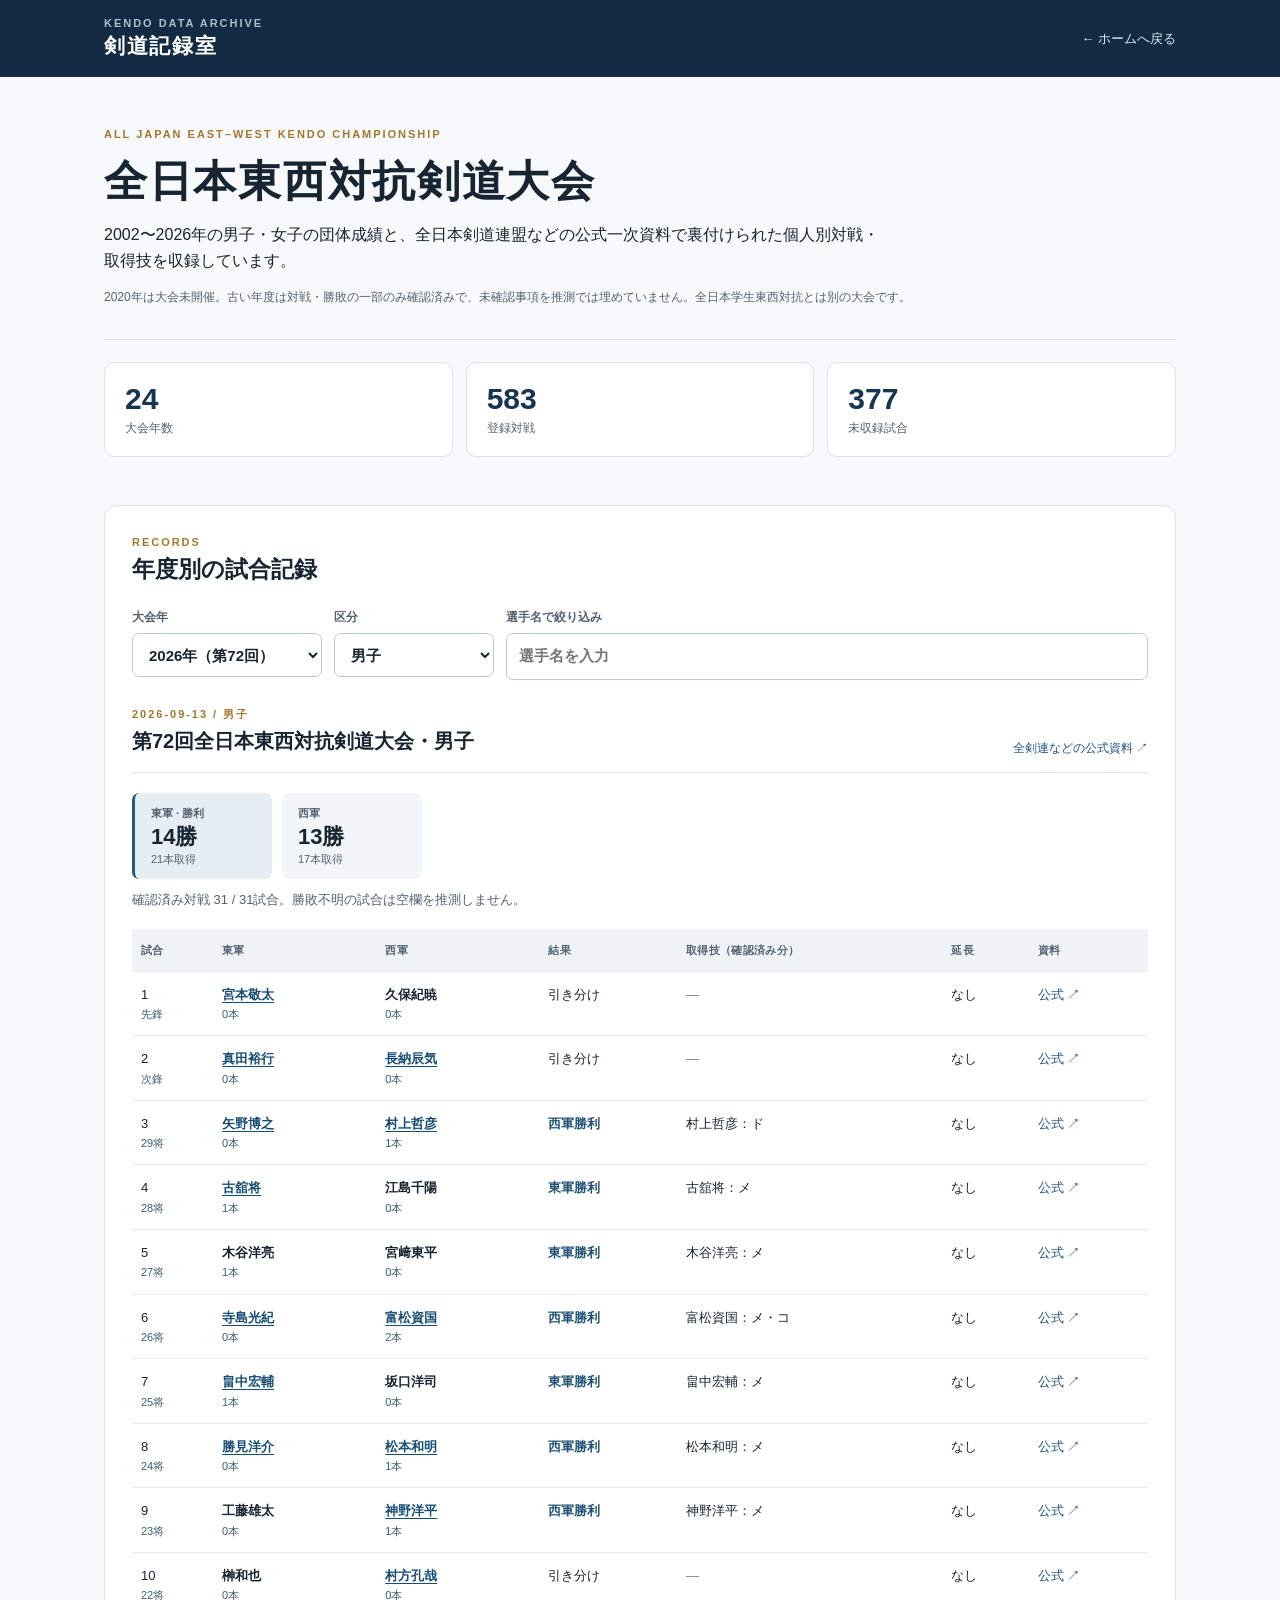
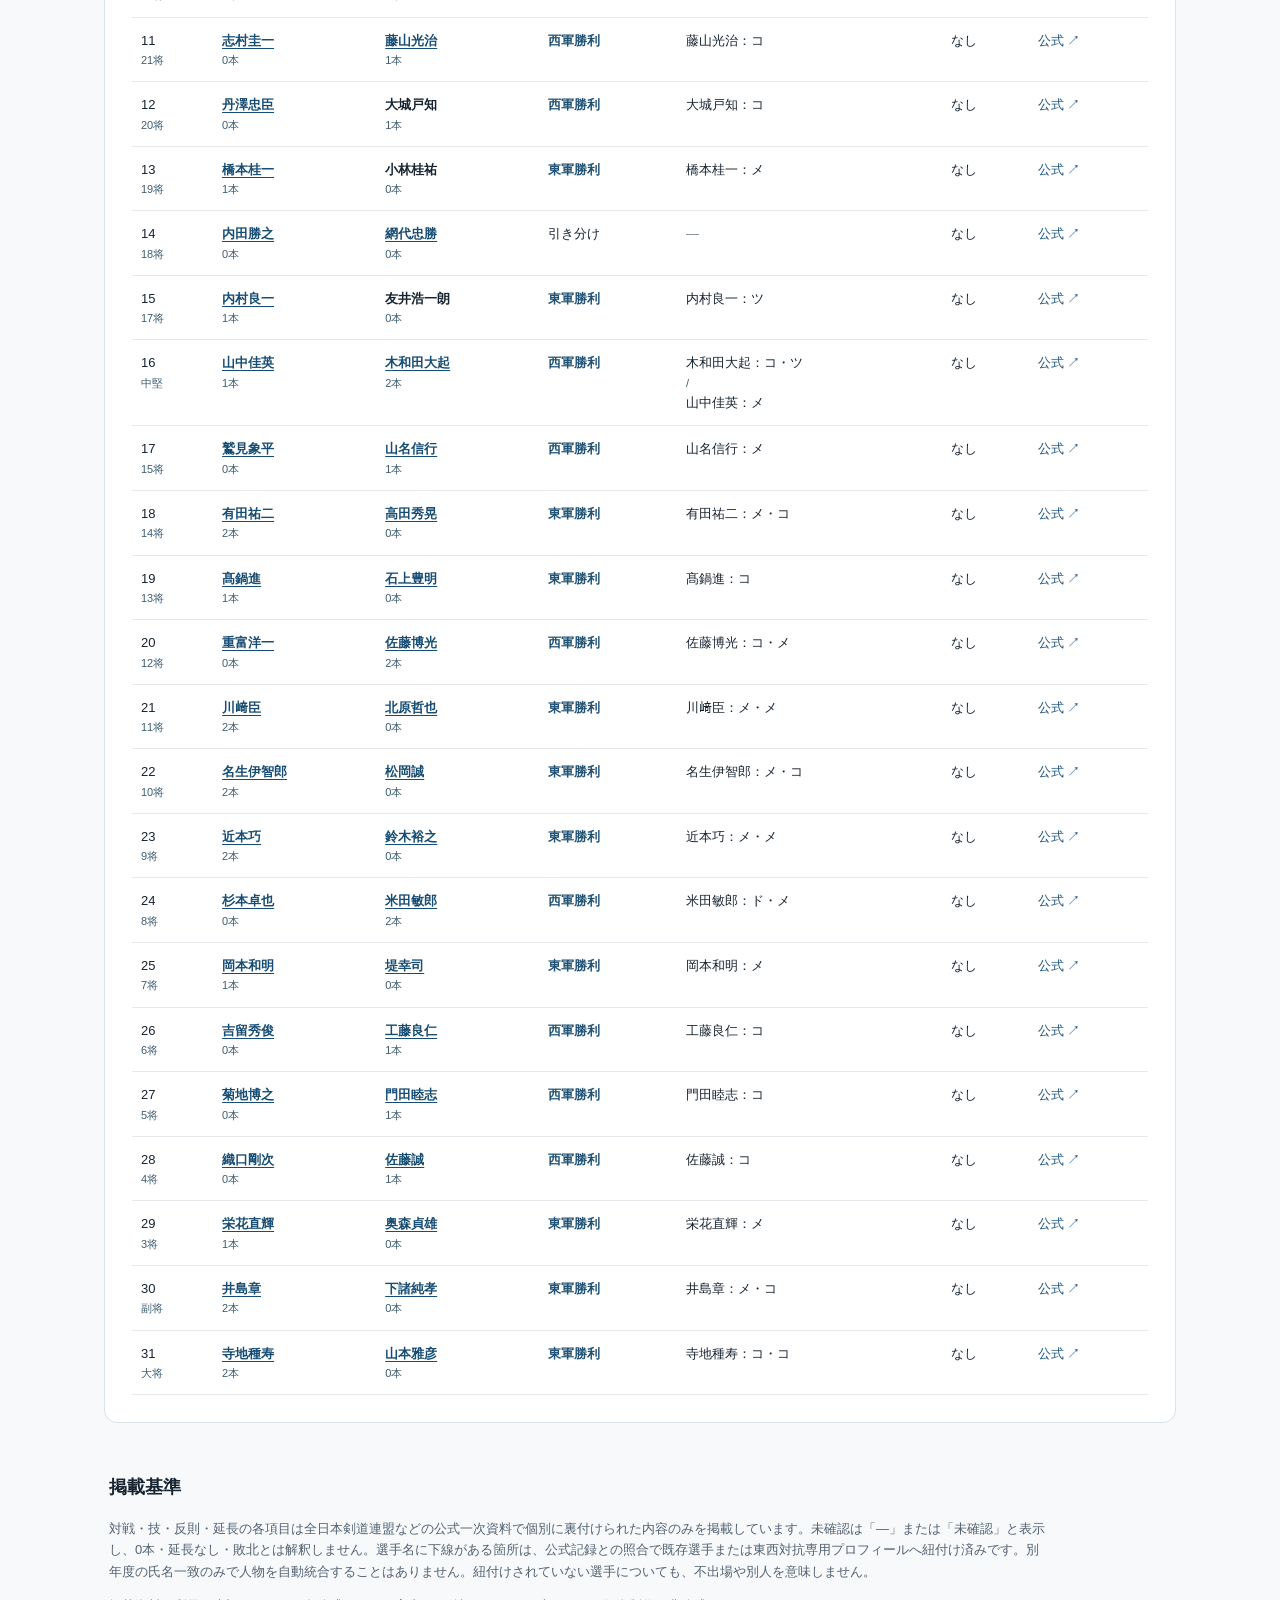
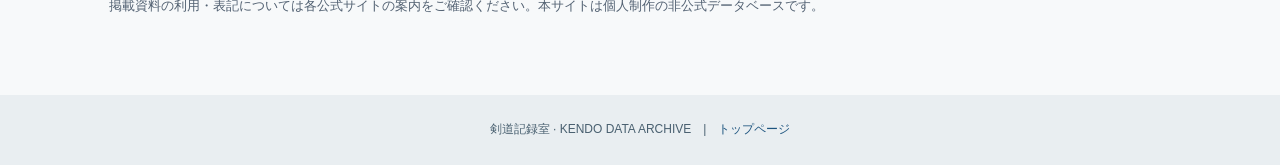
==== tozai.html @ 5a7cf294 "Round 276: link 12 AJKF-verified Tozai identities to existing profiles" ====
<!doctype html>
<html lang="ja">
<head>
  <meta charset="utf-8">
  <meta name="viewport" content="width=device-width, initial-scale=1">
  <meta name="color-scheme" content="light">
  <meta name="description" content="全日本東西対抗剣道大会の2002〜2026年、男女の年度別成績、公式一次資料で確認できた対戦・有効打突・表彰記録。">
  <title>全日本東西対抗剣道大会の記録｜剣道記録室</title>
  <link rel="stylesheet" href="assets/tozai-public.css">
</head>
<body>
<header class="site-header">
  <div class="header-content">
    <a class="brand" href="index.html"><span class="brand-en">KENDO DATA ARCHIVE</span><strong>剣道記録室</strong></a>
    <a class="home-link" href="index.html">← ホームへ戻る</a>
  </div>
</header>
<main class="page-shell">
  <section class="hero" aria-labelledby="page-title">
    <p class="eyebrow">ALL JAPAN EAST–WEST KENDO CHAMPIONSHIP</p>
    <h1 id="page-title">全日本東西対抗<br class="mobile-only">剣道大会</h1>
    <p class="intro">2002〜2026年の男子・女子の団体成績と、全日本剣道連盟などの公式一次資料で裏付けられた個人別対戦・取得技を収録しています。</p>
    <p class="source-note">2020年は大会未開催。古い年度は対戦・勝敗の一部のみ確認済みで、未確認事項を推測では埋めていません。全日本学生東西対抗とは別の大会です。</p>
  </section>
  <section class="stat-strip" aria-label="収録状況">
    <div><span class="stat-num" id="totalYears">24</span><span class="stat-label">大会年数</span></div>
    <div><span class="stat-num" id="totalBouts">583</span><span class="stat-label">登録対戦</span></div>
    <div><span class="stat-num" id="unconfirmedBouts">377</span><span class="stat-label">未収録試合</span></div>
  </section>
  <section class="body-section" aria-labelledby="records-title">
    <div class="section-heading"><div><p class="eyebrow">RECORDS</p><h2 id="records-title">年度別の試合記録</h2></div></div>
    <div class="controls">
      <label>大会年<select id="yearSelect" aria-label="大会年"></select></label>
      <label>区分<select id="genderSelect" aria-label="男子・女子"><option value="男子">男子</option><option value="女子">女子</option></select></label>
      <label class="name-search">選手名で絞り込み<input type="search" id="nameSearch" placeholder="選手名を入力" autocomplete="off"></label>
    </div>
    <div class="event-title"><div><p class="eyebrow" id="yearCaption"></p><h3 id="eventTitle"></h3></div><a id="primarySource" target="_blank" rel="noopener noreferrer">全剣連などの公式資料 ↗</a></div>
    <div class="scoreboard" id="scoreboard" aria-label="東軍・西軍の総合勝敗"></div>
    <p class="coverage" id="coverage" role="status" aria-live="polite"></p>
    <div class="table-scroll"><table><thead><tr><th>試合</th><th>東軍</th><th>西軍</th><th>結果</th><th>取得技（確認済み分）</th><th>延長</th><th>資料</th></tr></thead><tbody id="matchRows"></tbody></table></div>
    <p class="empty" id="emptyMatches" hidden>条件に一致する対戦はありません。</p>
    <div id="partialBox" class="partial-box" hidden></div>
  </section>
  <section class="body-section" id="awardsSection" aria-labelledby="awards-title" hidden>
    <div class="section-heading"><div><p class="eyebrow">AWARDS · 2002–2011</p><h2 id="awards-title">公式表彰記録</h2></div></div>
    <p class="explain">表彰は勝敗を示すものではありません。優秀試合賞で対戦者が判明していても、勝者・本数・技は別の公式根拠がない限り未確認として扱っています。</p>
    <div class="awards-grid"><div><h3>優秀試合賞</h3><div id="awardPairs"></div></div><div><h3>優秀選手賞</h3><div id="awardPlayers"></div></div></div>
    <p><a id="awardsSource" target="_blank" rel="noopener noreferrer">全剣連公式歴代表 ↗</a></p>
  </section>
  <section class="method-section"><h2>掲載基準</h2>
    <p>対戦・技・反則・延長の各項目は全日本剣道連盟などの公式一次資料で個別に裏付けられた内容のみを掲載しています。未確認は「―」または「未確認」と表示し、0本・延長なし・敗北とは解釈しません。選手名に下線がある箇所は、公式記録との照合で既存選手または東西対抗専用プロフィールへ紐付け済みです。別年度の氏名一致のみで人物を自動統合することはありません。紐付けされていない選手についても、不出場や別人を意味しません。</p>
    <p>掲載資料の利用・表記については各公式サイトの案内をご確認ください。本サイトは個人制作の非公式データベースです。</p>
  </section>
</main>
<footer class="footer">剣道記録室 · KENDO DATA ARCHIVE　|　<a href="index.html">トップページ</a></footer>
<script src="assets/tozai-public-data.js"></script>
<script src="assets/tozai-profile-links.js"></script>
<script src="assets/tozai-new-players.js"></script>
<script src="assets/tozai-multi-profiles-256.js"></script>
<script src="assets/tozai-identity-256.js"></script>
<script src="assets/tozai-multi-profiles-257.js"></script>
<script src="assets/tozai-identity-257.js"></script>
<script src="assets/tozai-multi-profiles-258.js"></script>
<script src="assets/tozai-identity-258.js"></script>
<script src="assets/tozai-multi-profiles-259.js"></script>
<script src="assets/tozai-identity-259.js"></script>
<script src="assets/tozai-identity-260.js"></script>
<script src="assets/tozai-identity-261.js"></script>
<script src="assets/tozai-multi-profiles-262.js"></script>
<script src="assets/tozai-identity-262.js"></script>
<script src="assets/tozai-multi-profiles-263.js"></script>
<script src="assets/tozai-identity-263.js"></script>
<script src="assets/tozai-multi-profiles-264.js"></script>
<script src="assets/tozai-identity-264.js"></script>
<script src="assets/tozai-identity-265.js"></script>
<script src="assets/tozai-multi-profiles-266.js"></script>
<script src="assets/tozai-identity-266.js"></script>
<script src="assets/tozai-multi-profiles-267.js"></script>
<script src="assets/tozai-identity-267.js"></script>
<script src="assets/tozai-multi-profiles-268.js"></script>
<script src="assets/tozai-identity-268.js"></script>
<script src="assets/tozai-multi-profiles-269.js"></script>
<script src="assets/tozai-identity-269.js"></script>
<script src="assets/tozai-multi-profiles-270.js"></script>
<script src="assets/tozai-identity-270.js"></script>
<script src="assets/tozai-multi-profiles-271.js"></script>
<script src="assets/tozai-identity-271.js"></script>
<script src="assets/tozai-multi-profiles-272.js"></script>
<script src="assets/tozai-identity-272.js"></script>
<script src="assets/tozai-multi-profiles-273.js"></script>
<script src="assets/tozai-identity-273.js"></script>
<script src="assets/tozai-multi-profiles-274.js"></script>
<script src="assets/tozai-identity-274.js"></script>
<script src="assets/tozai-multi-profiles-275.js"></script>
<script src="assets/tozai-identity-275.js"></script>
<script src="assets/tozai-identity-276.js"></script>
<script src="assets/tozai-public.js"></script>
</body>
</html>
---- assets/tozai-public.css ----
:root{--ink:#172431;--muted:#526172;--navy:#173451;--blue:#285a7c;--line:#dbe2e8;--pale:#f3f6f8;--white:#fff;--gold:#a4772f}
*{box-sizing:border-box}html{scroll-behavior:smooth}body{margin:0;background:#f7f9fa;color:var(--ink);font:15px/1.65 -apple-system,BlinkMacSystemFont,"Hiragino Kaku Gothic ProN","Noto Sans JP","Yu Gothic",sans-serif}a{color:#1d547f;text-decoration:none}a:hover{text-decoration:underline}.site-header{background:#122b42;color:#fff}.header-content{max-width:1120px;margin:auto;display:flex;align-items:center;justify-content:space-between;padding:16px 24px}.brand{display:flex;flex-direction:column;line-height:1.4;color:#fff}.brand strong{font-size:21px;letter-spacing:.08em}.brand-en,.eyebrow{font-size:11px;letter-spacing:.18em;font-weight:750}.brand-en{color:#aebecb}.home-link{color:#e0edf5;font-size:13px}.page-shell{max-width:1120px;padding:0 24px 48px;margin:auto}.hero{padding:48px 0 31px;border-bottom:1px solid var(--line)}.hero .eyebrow{color:var(--gold);margin:0 0 9px}.hero h1{font-size:clamp(29px,5vw,43px);line-height:1.35;letter-spacing:.04em;margin:0 0 12px}.intro{max-width:780px;font-size:16px;margin:0 0 13px}.source-note{font-size:12px;color:var(--muted);max-width:820px;margin:0}.stat-strip{display:grid;grid-template-columns:repeat(3,1fr);margin:22px 0 48px;gap:13px}.stat-strip>div{background:#fff;border:1px solid var(--line);padding:18px 20px;border-radius:10px;display:flex;flex-direction:column;gap:2px}.stat-num{font-size:30px;line-height:1.2;font-weight:750;color:var(--navy);font-variant-numeric:tabular-nums}.stat-label{font-size:12px;color:var(--muted)}.body-section{background:#fff;border:1px solid var(--line);border-radius:13px;padding:27px;margin:0 0 23px}.section-heading{display:flex;justify-content:space-between;align-items:flex-end;margin:0 0 22px}.eyebrow{color:var(--gold);margin:0 0 2px}.body-section h2{font-size:23px;margin:0;line-height:1.4}.controls{display:grid;grid-template-columns:190px 160px minmax(180px,1fr);gap:12px;margin-bottom:25px}.controls label{display:flex;flex-direction:column;gap:6px;font-size:12px;color:var(--muted);font-weight:650}.controls select,.controls input{width:100%;font:inherit;font-size:15px;color:var(--ink);padding:10px 12px;background:#fff;border:1px solid #bac8d4;border-radius:7px;min-height:44px}.controls input:focus,.controls select:focus{outline:2px solid #3b709e;outline-offset:1px}.event-title{display:flex;align-items:flex-end;justify-content:space-between;gap:16px;border-bottom:1px solid var(--line);padding-bottom:14px}.event-title h3{font-size:20px;margin:0}.event-title a{font-size:12px;white-space:nowrap}.scoreboard{display:flex;gap:10px;flex-wrap:wrap;margin:20px 0 10px}.scorebox{background:var(--pale);padding:11px 16px;border-radius:7px;min-width:140px}.scorebox .side{font-size:11px;color:var(--muted);font-weight:700}.scorebox .score{font-size:22px;font-weight:750;line-height:1.25}.scorebox.won{background:#e6eef3;border-left:3px solid var(--blue)}.score-foot{align-self:center;color:var(--muted);font-size:12px}.coverage{color:var(--muted);margin:10px 0 18px;font-size:13px}.table-scroll{overflow-x:auto}table{border-collapse:collapse;width:100%;min-width:795px;font-size:13px}th{background:#eff3f6;color:var(--muted);white-space:nowrap;text-align:left;font-size:11px;letter-spacing:.03em}th,td{padding:12px 9px;border-bottom:1px solid #e6eaee;vertical-align:top}tbody tr:hover{background:#f8fafc}td strong{font-weight:700}.small{color:var(--muted);font-size:11px}.winner{font-weight:700;color:#235475}.unknown{color:#7a858d}.skill{display:block;font-size:11px;color:#3c5d72}.verified-link{white-space:nowrap}.empty{margin-top:18px;padding:12px;background:var(--pale)}.partial-box{background:#f5f7f9;margin-top:18px;padding:16px 20px;border-left:3px solid var(--gold);font-size:13px}.partial-box h4{margin:0 0 4px}.partial-box p{margin:0 0 7px}.awards-grid{display:grid;grid-template-columns:1fr 1fr;gap:16px}.awards-grid>div{border:1px solid var(--line);border-radius:8px;padding:15px}.awards-grid h3{font-size:16px;margin:0 0 12px}.award-item{padding:10px 3px;border-bottom:1px solid var(--line)}.award-item:last-child{border-bottom:none}.award-label{font-size:11px;color:var(--muted)}.explain{font-size:13px;color:var(--muted);margin:0 0 20px}.method-section{padding:12px 5px 18px;max-width:950px}.method-section h2{font-size:18px}.method-section p{font-size:13px;color:var(--muted)}.footer{padding:25px;text-align:center;background:#e9eef1;color:#496070;font-size:12px}.mobile-only{display:none}
@media(max-width:650px){.header-content{padding:13px 17px}.home-link{font-size:11px}.page-shell{padding:0 13px 35px}.hero{padding:33px 4px 26px}.mobile-only{display:block}.stat-strip{gap:7px;margin:16px 0 30px}.stat-strip>div{padding:13px 10px}.stat-num{font-size:25px}.body-section{padding:18px 13px}.controls{grid-template-columns:1fr 1fr;gap:10px}.controls .name-search{grid-column:1 / -1}.event-title{align-items:flex-start;flex-direction:column;gap:7px}.event-title a{white-space:normal}.scorebox{flex:1;min-width:110px}.awards-grid{grid-template-columns:1fr}.section-heading h2{font-size:20px}}

.player-link{font-weight:750;color:#174d73;text-decoration:underline;text-underline-offset:3px}.player-link:hover{color:#0d3650}.linked-target{background:#ecf5fc!important;outline:2px solid #b6d4e9;outline-offset:-2px}
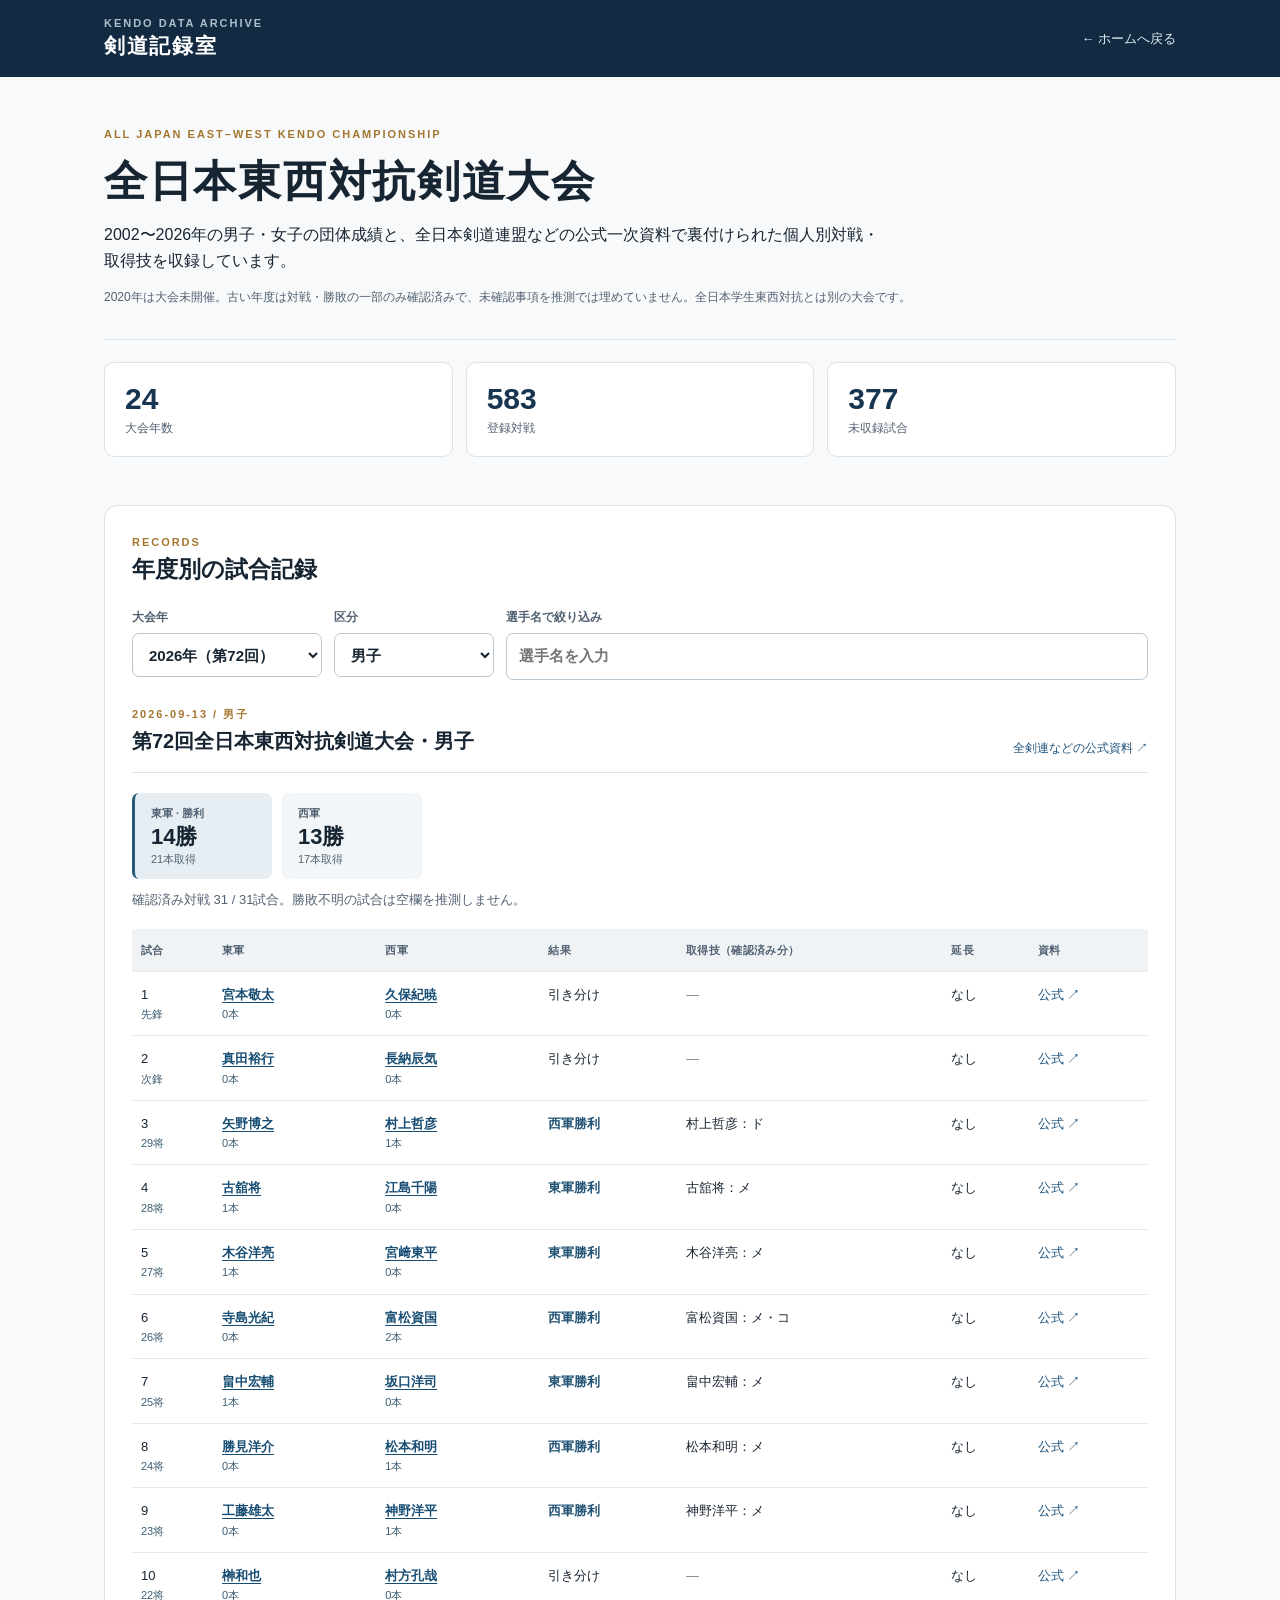
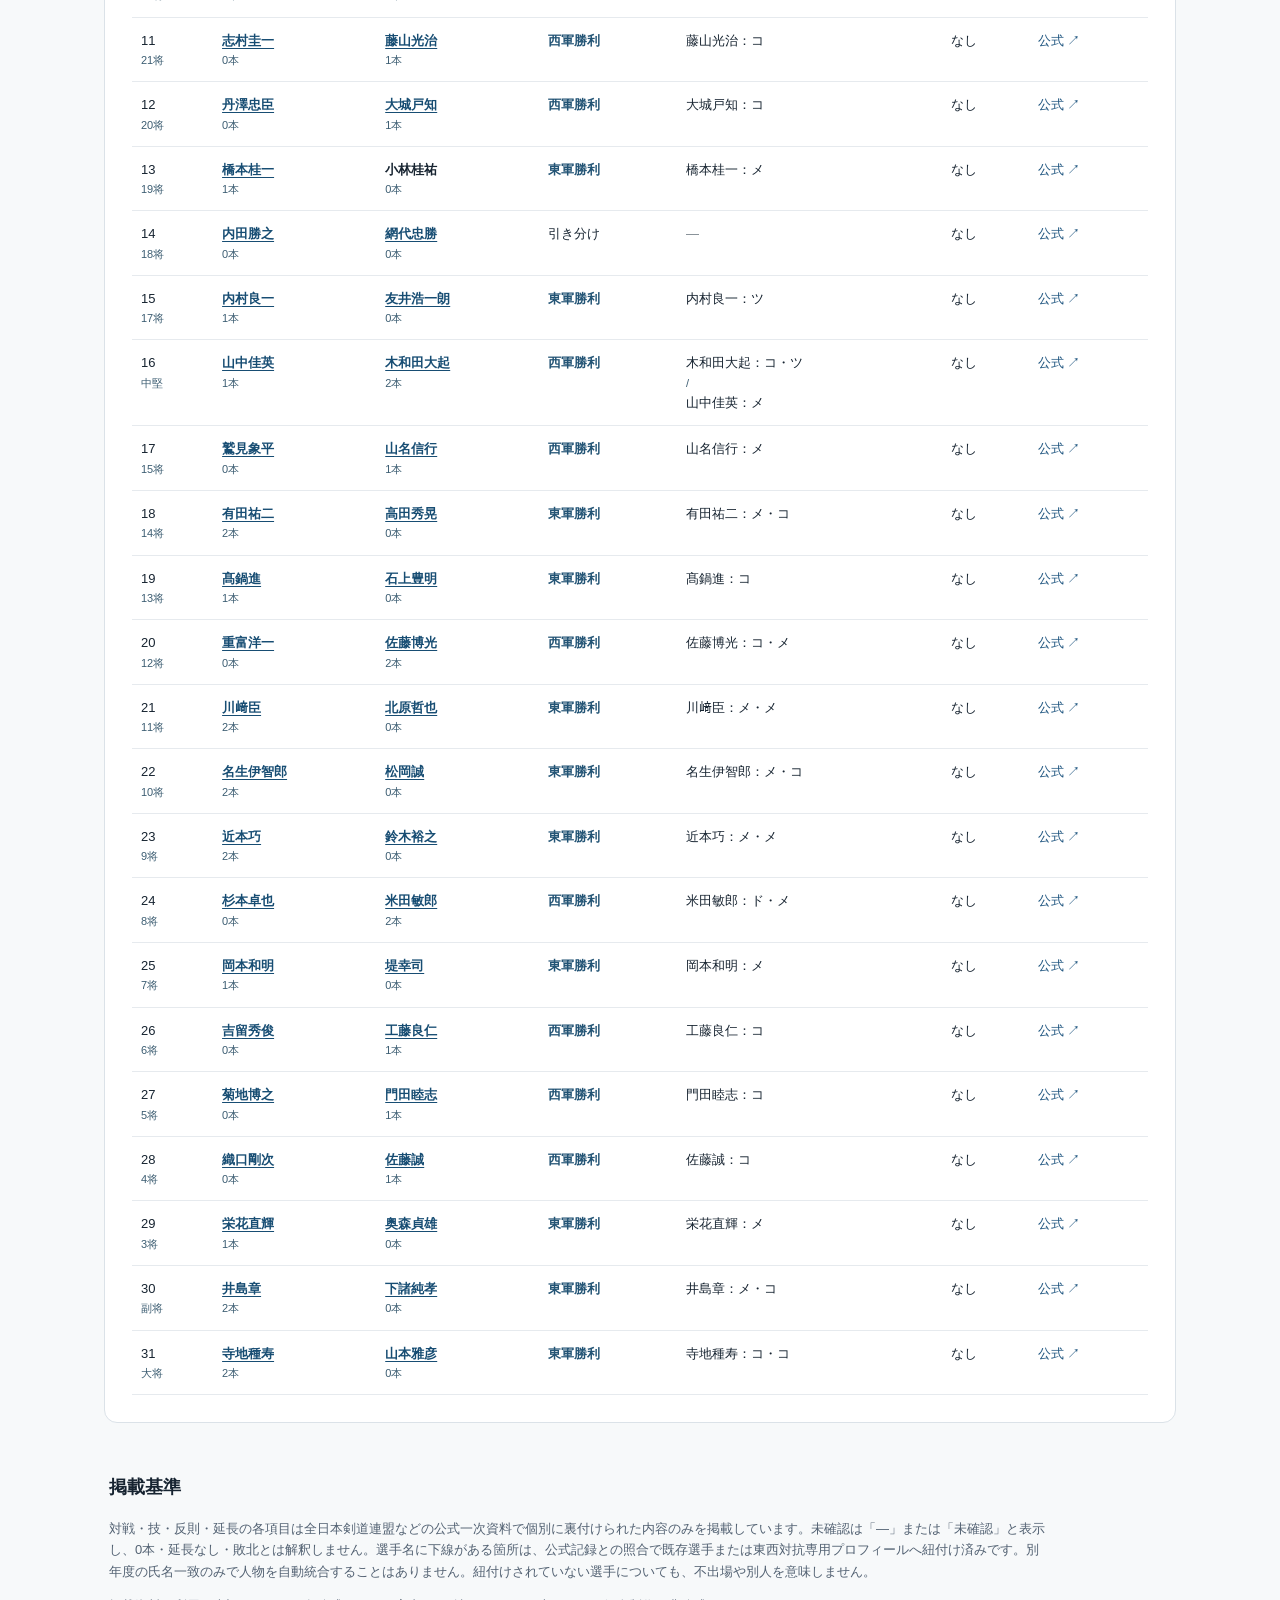
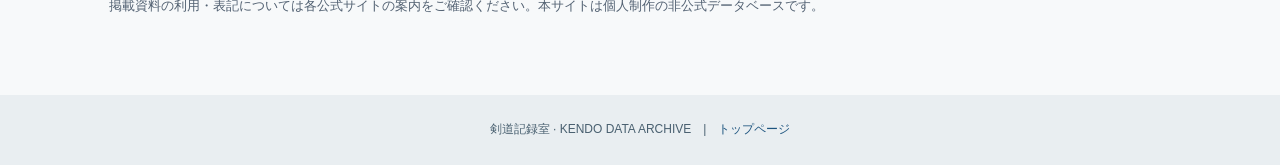
==== commit 34939f9d: "Round 279: link 14 officially corroborated Tozai appearances, preserving unresolved cases" ====
--- a/tozai.html
+++ b/tozai.html
@@ -94,6 +94,9 @@
 <script src="assets/tozai-multi-profiles-275.js"></script>
 <script src="assets/tozai-identity-275.js"></script>
 <script src="assets/tozai-identity-276.js"></script>
+<script src="assets/tozai-identity-277.js"></script>
+<script src="assets/tozai-identity-278.js"></script>
+<script src="assets/tozai-identity-279.js"></script>
 <script src="assets/tozai-public.js"></script>
 </body>
 </html>
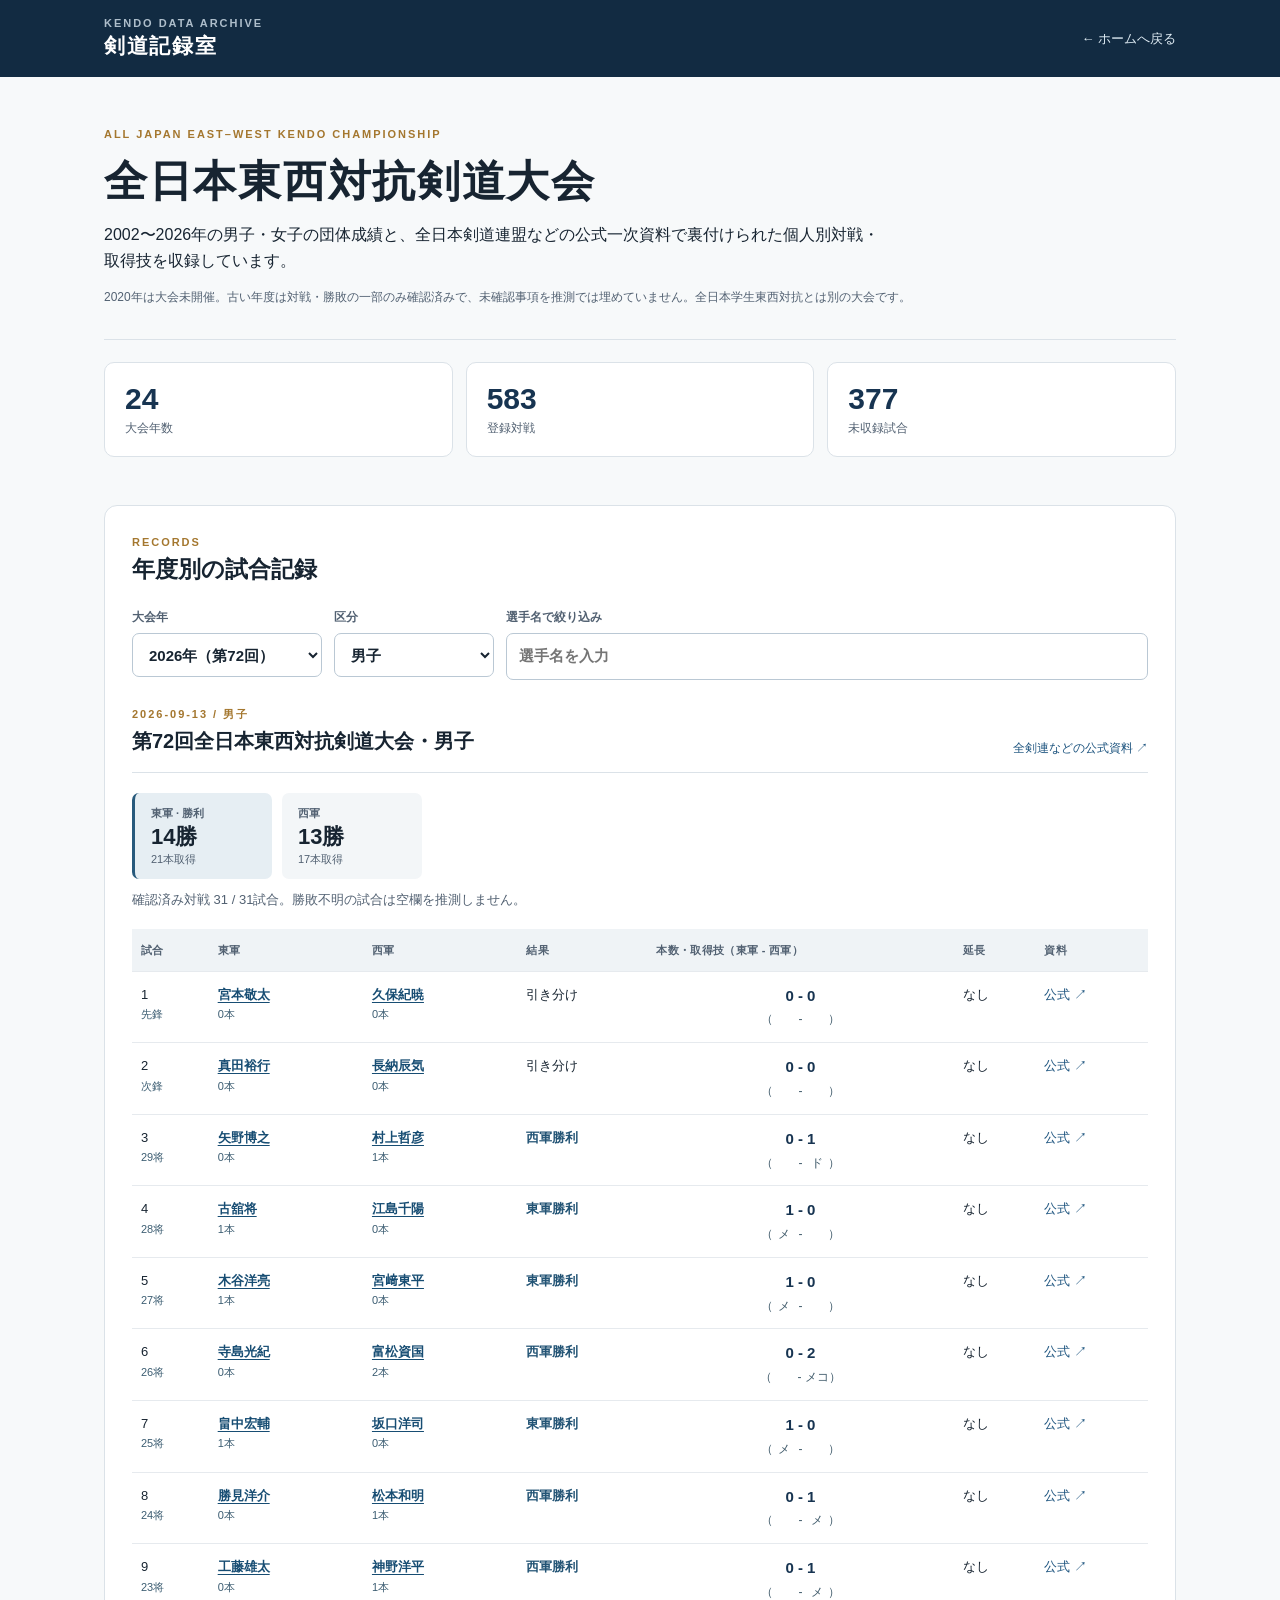
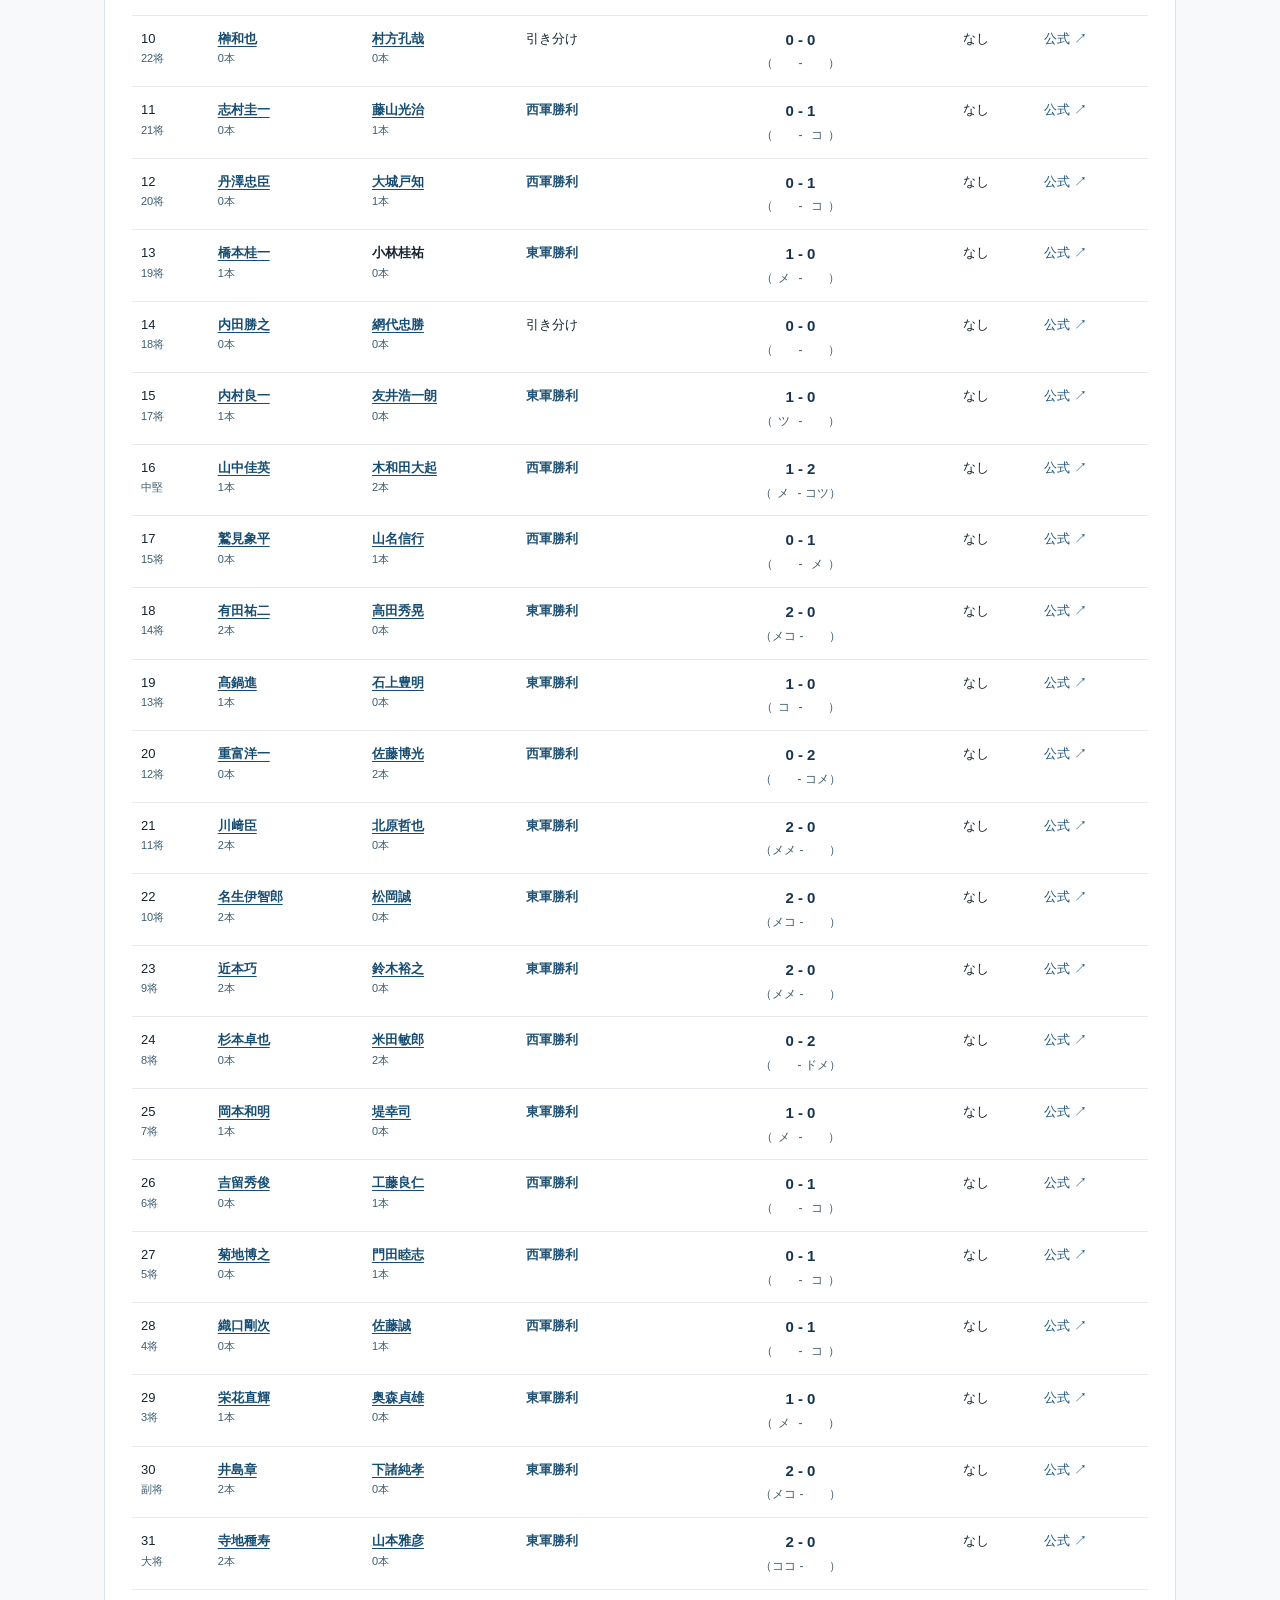
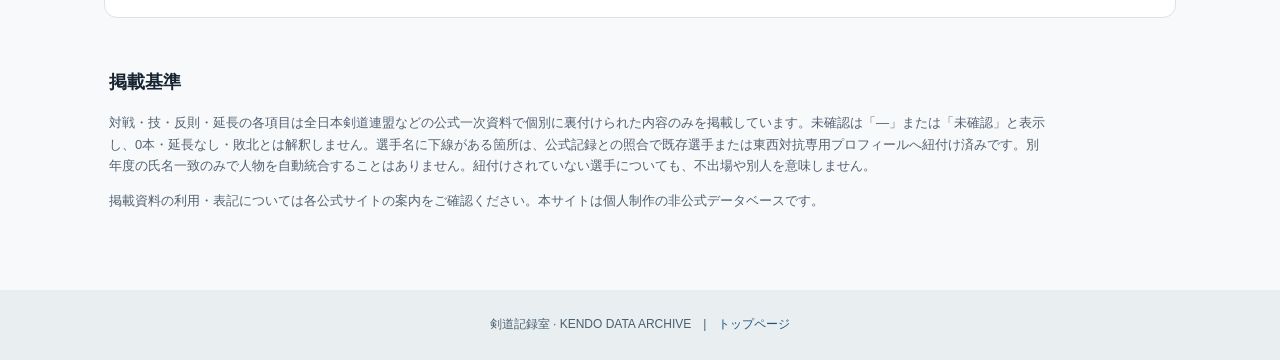
==== commit 146827a9: "Round 389: tournament UI, name spacing and East-West scores; integrate round 388 video results" ====
--- a/tozai.html
+++ b/tozai.html
@@ -37,7 +37,7 @@
     <div class="event-title"><div><p class="eyebrow" id="yearCaption"></p><h3 id="eventTitle"></h3></div><a id="primarySource" target="_blank" rel="noopener noreferrer">全剣連などの公式資料 ↗</a></div>
     <div class="scoreboard" id="scoreboard" aria-label="東軍・西軍の総合勝敗"></div>
     <p class="coverage" id="coverage" role="status" aria-live="polite"></p>
-    <div class="table-scroll"><table><thead><tr><th>試合</th><th>東軍</th><th>西軍</th><th>結果</th><th>取得技（確認済み分）</th><th>延長</th><th>資料</th></tr></thead><tbody id="matchRows"></tbody></table></div>
+    <div class="table-scroll"><table><thead><tr><th>試合</th><th>東軍</th><th>西軍</th><th>結果</th><th>本数・取得技（東軍 - 西軍）</th><th>延長</th><th>資料</th></tr></thead><tbody id="matchRows"></tbody></table></div>
     <p class="empty" id="emptyMatches" hidden>条件に一致する対戦はありません。</p>
     <div id="partialBox" class="partial-box" hidden></div>
   </section>
@@ -97,6 +97,8 @@
 <script src="assets/tozai-identity-277.js"></script>
 <script src="assets/tozai-identity-278.js"></script>
 <script src="assets/tozai-identity-279.js"></script>
+<script src="assets/tozai-identity-280.js"></script>
+<script src="assets/tozai-identity-281.js"></script>
 <script src="assets/tozai-public.js"></script>
 </body>
 </html>
--- a/assets/tozai-public.css
+++ b/assets/tozai-public.css
@@ -3,3 +3,5 @@
 @media(max-width:650px){.header-content{padding:13px 17px}.home-link{font-size:11px}.page-shell{padding:0 13px 35px}.hero{padding:33px 4px 26px}.mobile-only{display:block}.stat-strip{gap:7px;margin:16px 0 30px}.stat-strip>div{padding:13px 10px}.stat-num{font-size:25px}.body-section{padding:18px 13px}.controls{grid-template-columns:1fr 1fr;gap:10px}.controls .name-search{grid-column:1 / -1}.event-title{align-items:flex-start;flex-direction:column;gap:7px}.event-title a{white-space:normal}.scorebox{flex:1;min-width:110px}.awards-grid{grid-template-columns:1fr}.section-heading h2{font-size:20px}}
 
 .player-link{font-weight:750;color:#174d73;text-decoration:underline;text-underline-offset:3px}.player-link:hover{color:#0d3650}.linked-target{background:#ecf5fc!important;outline:2px solid #b6d4e9;outline-offset:-2px}
+
+.oriented-score{text-align:center;min-width:112px;white-space:nowrap}.score-numbers{font-size:15px;color:#173451;font-variant-numeric:tabular-nums}.score-techs{font-size:12px;color:#405b6b;margin-top:2px}.score-techs span{display:inline-block;min-width:22px}
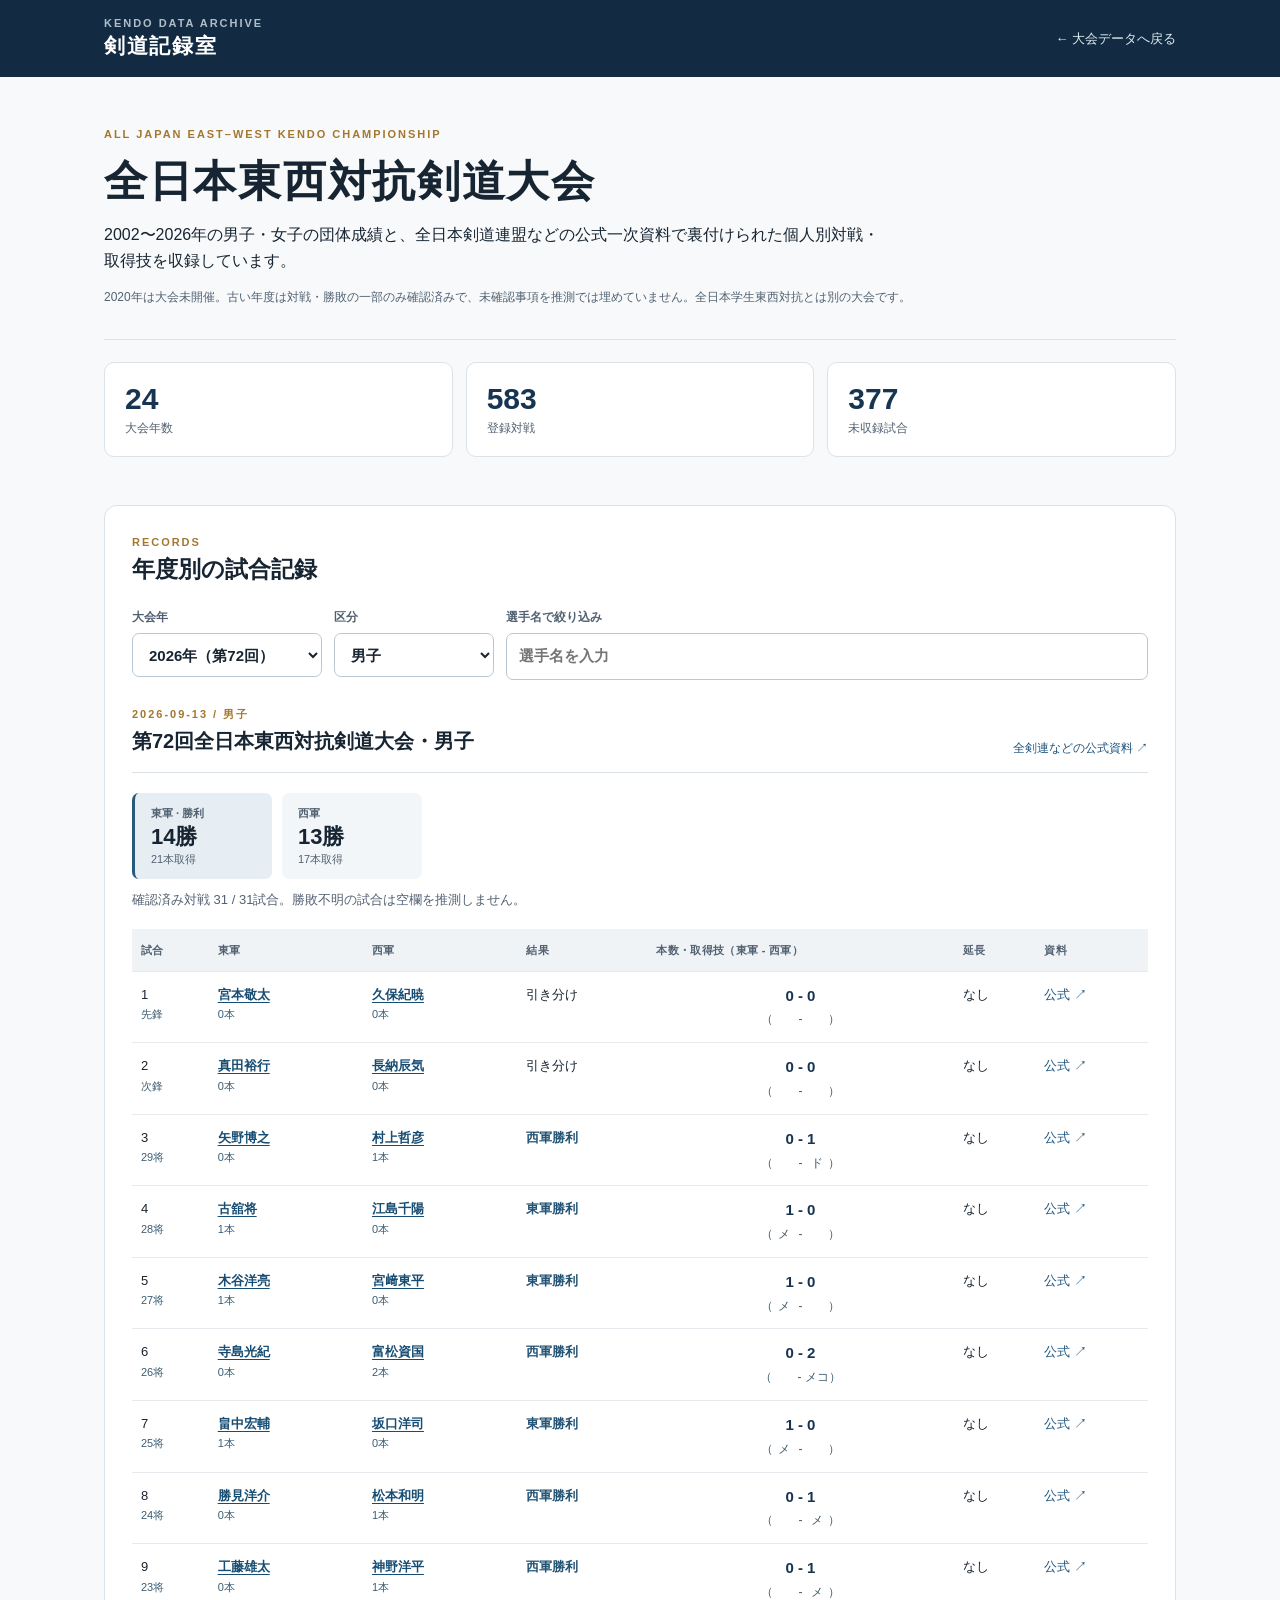
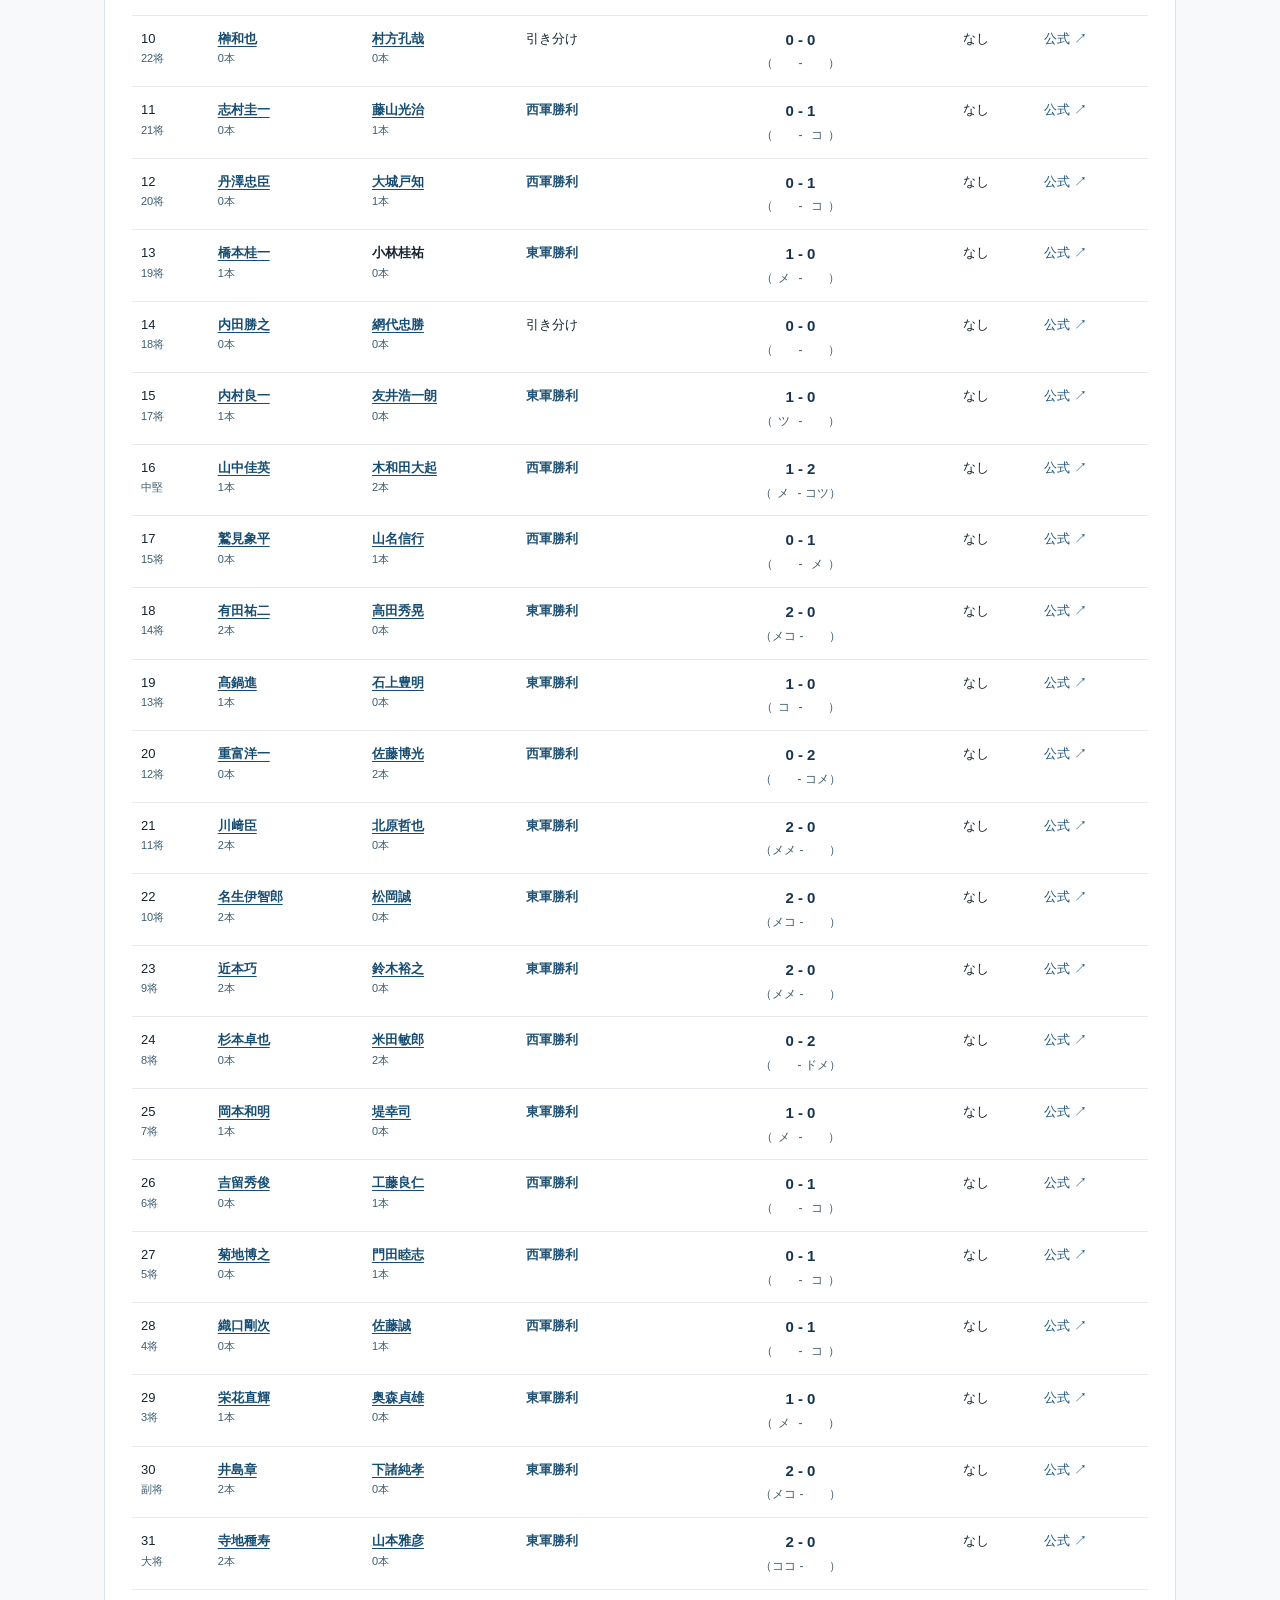
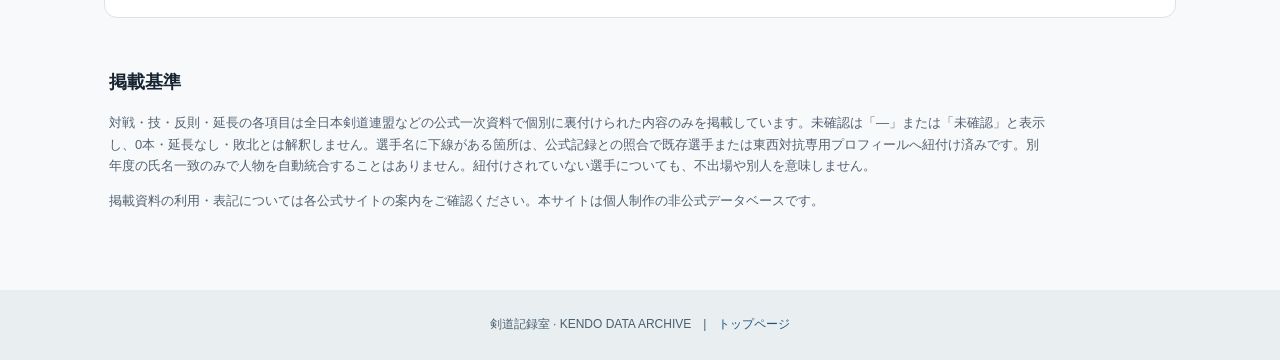
==== commit acaf0ca6: "Round 390: consolidate domestic tournaments and Japan national team navigation" ====
--- a/tozai.html
+++ b/tozai.html
@@ -12,7 +12,7 @@
 <header class="site-header">
   <div class="header-content">
     <a class="brand" href="index.html"><span class="brand-en">KENDO DATA ARCHIVE</span><strong>剣道記録室</strong></a>
-    <a class="home-link" href="index.html">← ホームへ戻る</a>
+    <a class="home-link" href="index.html#/events">← 大会データへ戻る</a>
   </div>
 </header>
 <main class="page-shell">
